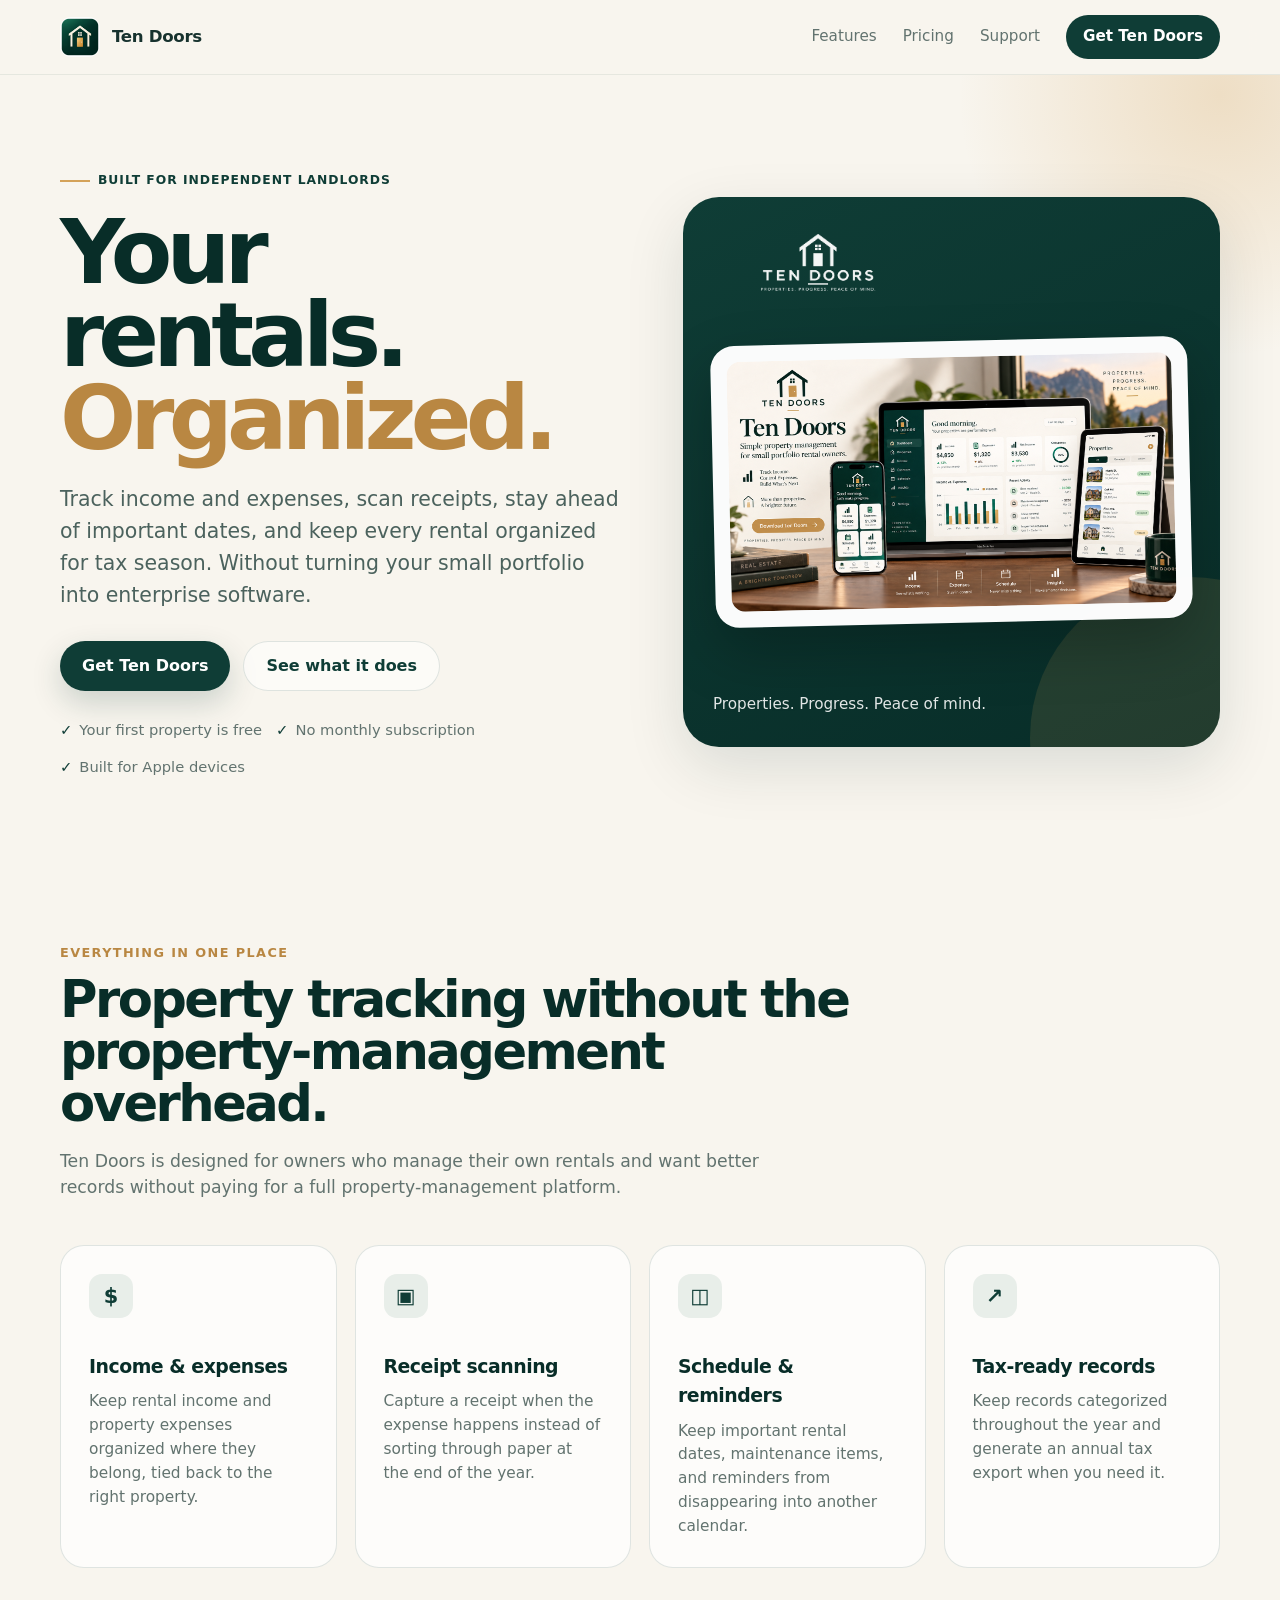
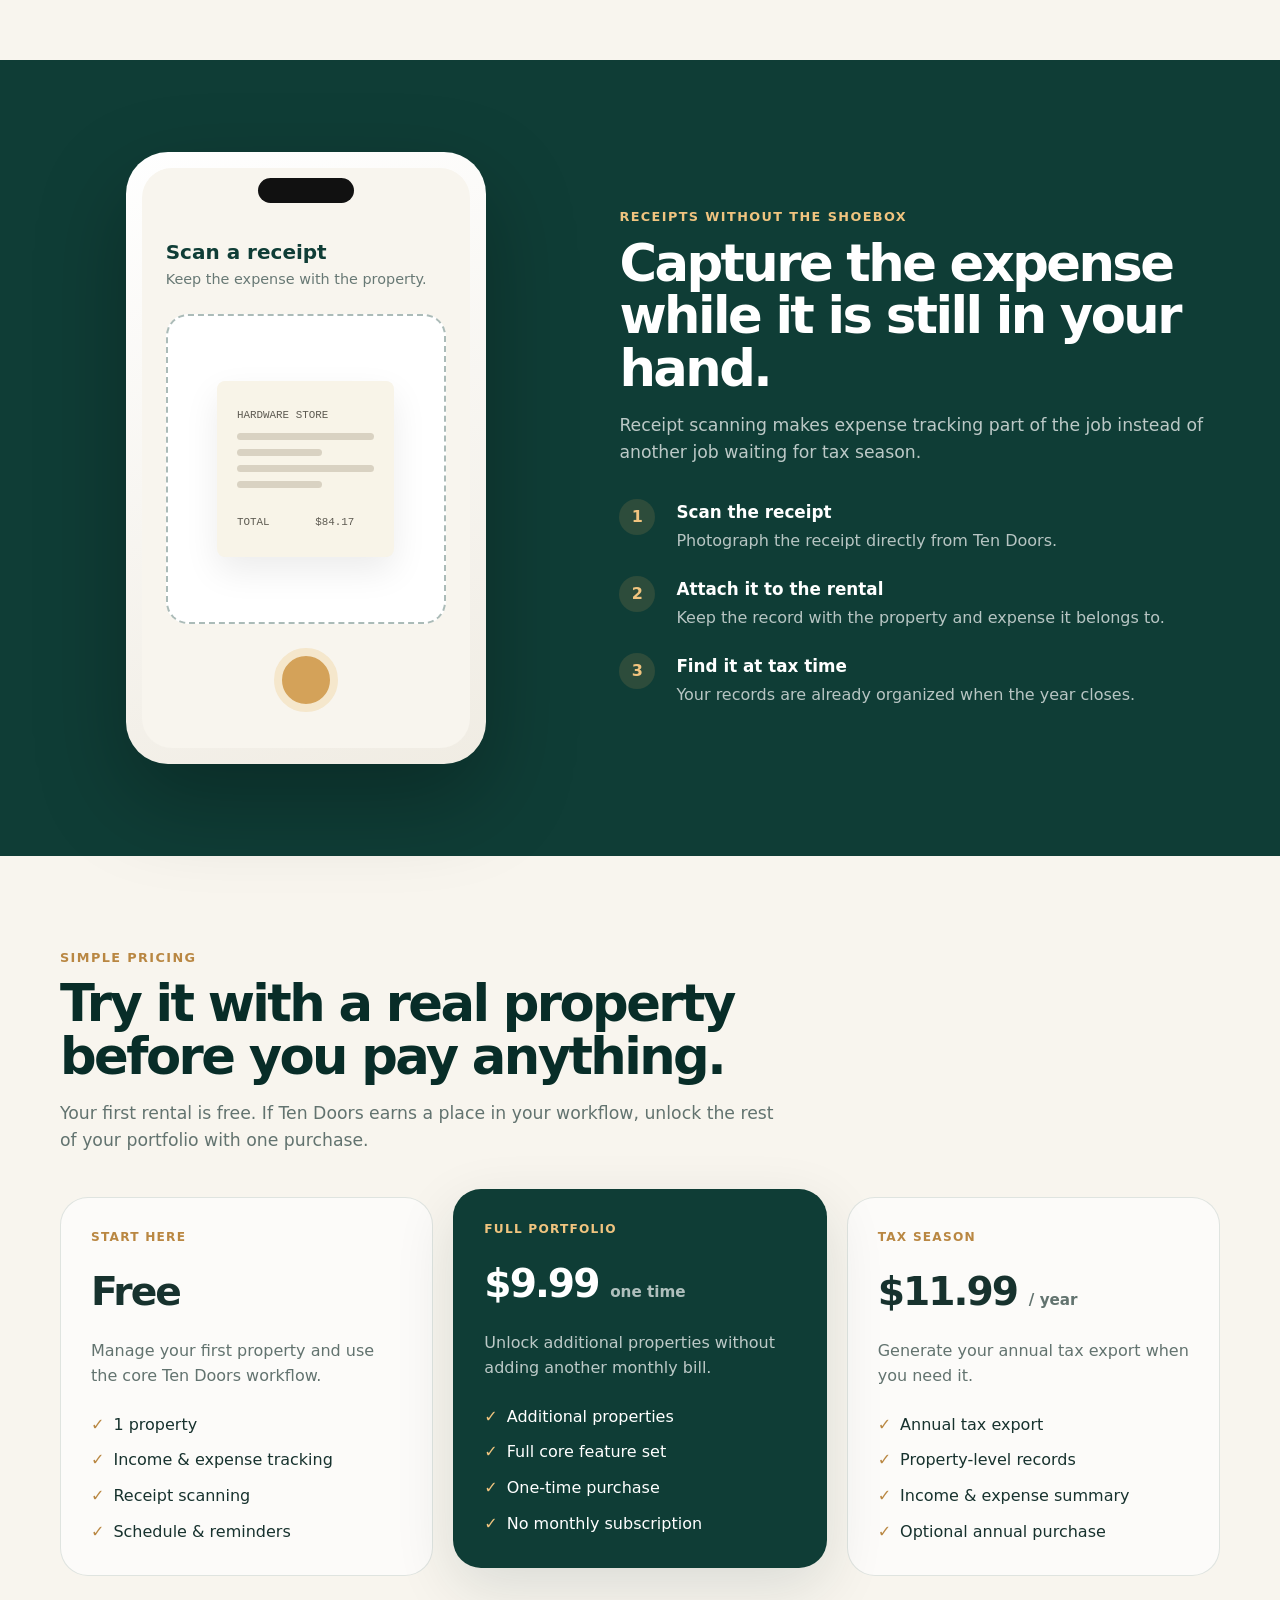
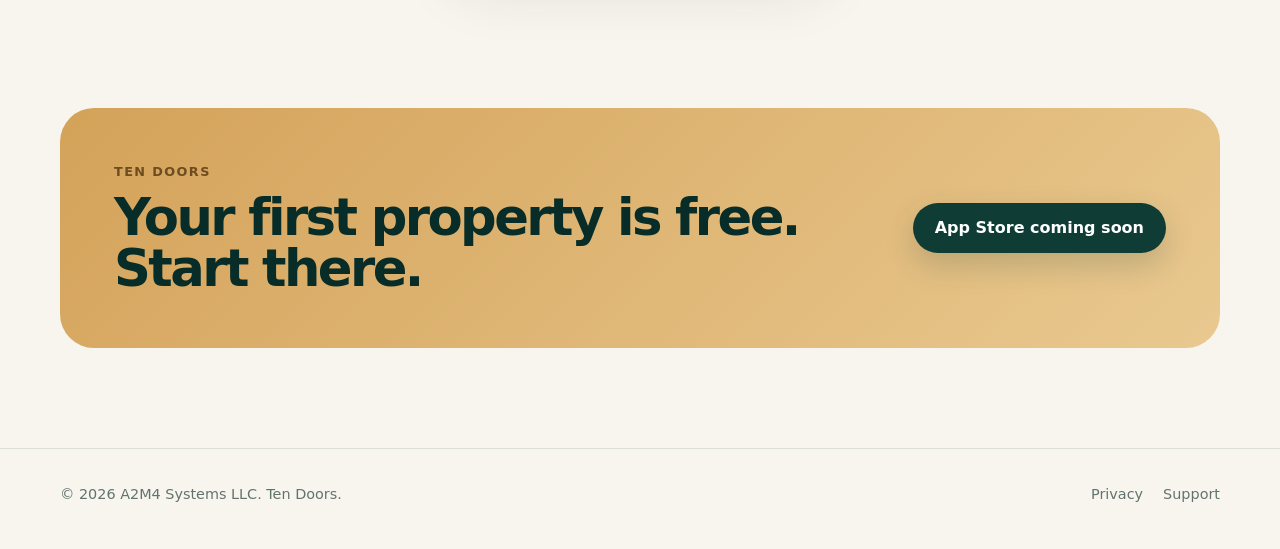
==== index.html @ 802888c3 "feat: init build." ====
<!doctype html>
<html lang="en">
<head>
  <meta charset="utf-8">
  <meta name="viewport" content="width=device-width, initial-scale=1">
  <title>Ten Doors | Rental tracking for independent landlords</title>
  <meta name="description" content="Ten Doors helps independent landlords track rental income, expenses, receipts, schedules and tax records without another monthly subscription.">
  <meta name="theme-color" content="#0f3d36">
  <meta property="og:title" content="Ten Doors">
  <meta property="og:description" content="Rental tracking for independent landlords. Your first property is free.">
  <meta property="og:image" content="/assets/img/product-preview.png">
  <link rel="icon" href="/assets/img/app-icon.png">
  <link rel="apple-touch-icon" href="/assets/img/app-icon.png">
  <link rel="stylesheet" href="/assets/css/style.css">
</head>
<body>
<header class="site-header">
  <div class="container nav">
    <a class="brand" href="/"><img src="/assets/img/app-icon.png" alt="Ten Doors app icon"><span>Ten Doors</span></a>
    <nav class="nav-links" aria-label="Main navigation">
      <a href="#features">Features</a>
      <a href="#pricing">Pricing</a>
      <a href="/support/">Support</a>
      <a class="nav-cta" href="#download">Get Ten Doors</a>
    </nav>
  </div>
</header>

<main>
  <section class="hero">
    <div class="container hero-grid">
      <div>
        <div class="eyebrow">Built for independent landlords</div>
        <h1>Your rentals. <span>Organized.</span></h1>
        <p class="hero-copy">Track income and expenses, scan receipts, stay ahead of important dates, and keep every rental organized for tax season. Without turning your small portfolio into enterprise software.</p>
        <div class="hero-actions">
          <a class="button button-primary" href="#download">Get Ten Doors</a>
          <a class="button button-secondary" href="#features">See what it does</a>
        </div>
        <div class="microcopy"><span>Your first property is free</span><span>No monthly subscription</span><span>Built for Apple devices</span></div>
      </div>
      <div class="hero-card" aria-label="Ten Doors product preview">
        <img class="hero-logo" src="/assets/img/ten-doors-logo.png" alt="Ten Doors logo">
        <div class="hero-product"><img src="/assets/img/product-preview.png" alt="Ten Doors product dashboard shown across Apple devices"></div>
        <div class="hero-note">Properties. Progress. Peace of mind.</div>
      </div>
    </div>
  </section>

  <section class="section" id="features">
    <div class="container">
      <div class="section-kicker">Everything in one place</div>
      <h2 class="section-title">Property tracking without the property-management overhead.</h2>
      <p class="section-lede">Ten Doors is designed for owners who manage their own rentals and want better records without paying for a full property-management platform.</p>
      <div class="features">
        <article class="feature-card"><div class="feature-icon">$</div><h3>Income & expenses</h3><p>Keep rental income and property expenses organized where they belong, tied back to the right property.</p></article>
        <article class="feature-card"><div class="feature-icon">▣</div><h3>Receipt scanning</h3><p>Capture a receipt when the expense happens instead of sorting through paper at the end of the year.</p></article>
        <article class="feature-card"><div class="feature-icon">◫</div><h3>Schedule & reminders</h3><p>Keep important rental dates, maintenance items, and reminders from disappearing into another calendar.</p></article>
        <article class="feature-card"><div class="feature-icon">↗</div><h3>Tax-ready records</h3><p>Keep records categorized throughout the year and generate an annual tax export when you need it.</p></article>
      </div>
    </div>
  </section>

  <section class="section receipts">
    <div class="container receipt-grid">
      <div class="receipt-phone" aria-hidden="true">
        <div class="receipt-screen">
          <div class="phone-pill"></div>
          <strong style="font-size:1.25rem;color:#0f3d36">Scan a receipt</strong>
          <span style="color:#687975;font-size:.9rem">Keep the expense with the property.</span>
          <div class="scan-frame">
            <div class="receipt-paper">
              HARDWARE STORE
              <div class="receipt-line"></div><div class="receipt-line short"></div><div class="receipt-line"></div><div class="receipt-line short"></div><br>
              TOTAL&nbsp;&nbsp;&nbsp;&nbsp;&nbsp;&nbsp; $84.17
            </div>
          </div>
          <div class="scan-button"></div>
        </div>
      </div>
      <div>
        <div class="section-kicker" style="color:#f0c47f">Receipts without the shoebox</div>
        <h2 class="section-title">Capture the expense while it is still in your hand.</h2>
        <p class="section-lede">Receipt scanning makes expense tracking part of the job instead of another job waiting for tax season.</p>
        <div class="bullets">
          <div class="bullet"><div class="bullet-num">1</div><div><h3>Scan the receipt</h3><p>Photograph the receipt directly from Ten Doors.</p></div></div>
          <div class="bullet"><div class="bullet-num">2</div><div><h3>Attach it to the rental</h3><p>Keep the record with the property and expense it belongs to.</p></div></div>
          <div class="bullet"><div class="bullet-num">3</div><div><h3>Find it at tax time</h3><p>Your records are already organized when the year closes.</p></div></div>
        </div>
      </div>
    </div>
  </section>

  <section class="section" id="pricing">
    <div class="container">
      <div class="section-kicker">Simple pricing</div>
      <h2 class="section-title">Try it with a real property before you pay anything.</h2>
      <p class="section-lede">Your first rental is free. If Ten Doors earns a place in your workflow, unlock the rest of your portfolio with one purchase.</p>
      <div class="pricing-grid">
        <article class="price-card">
          <div class="label">Start here</div>
          <div class="price">Free</div>
          <p>Manage your first property and use the core Ten Doors workflow.</p>
          <ul class="price-list"><li>1 property</li><li>Income & expense tracking</li><li>Receipt scanning</li><li>Schedule & reminders</li></ul>
        </article>
        <article class="price-card featured">
          <div class="label">Full portfolio</div>
          <div class="price">$9.99 <small>one time</small></div>
          <p>Unlock additional properties without adding another monthly bill.</p>
          <ul class="price-list"><li>Additional properties</li><li>Full core feature set</li><li>One-time purchase</li><li>No monthly subscription</li></ul>
        </article>
        <article class="price-card">
          <div class="label">Tax season</div>
          <div class="price">$11.99 <small>/ year</small></div>
          <p>Generate your annual tax export when you need it.</p>
          <ul class="price-list"><li>Annual tax export</li><li>Property-level records</li><li>Income & expense summary</li><li>Optional annual purchase</li></ul>
        </article>
      </div>
    </div>
  </section>

  <section class="cta-band" id="download">
    <div class="container">
      <div class="cta-inner">
        <div>
          <div class="section-kicker" style="color:#6d4c1f">Ten Doors</div>
          <h2>Your first property is free. Start there.</h2>
        </div>
        <span class="button button-primary" aria-disabled="true" title="App Store link coming soon">App Store coming soon</span>
      </div>
    </div>
  </section>
</main>

<footer class="site-footer">
  <div class="container footer-inner">
    <div>© 2026 A2M4 Systems LLC. Ten Doors.</div>
    <div class="footer-links"><a href="/privacy/">Privacy</a><a href="/support/">Support</a></div>
  </div>
</footer>
</body>
</html>
---- assets/css/style.css ----
:root {
  --evergreen: #0f3d36;
  --evergreen-2: #15574c;
  --evergreen-3: #082d28;
  --gold: #d4a259;
  --gold-dark: #b98742;
  --cream: #f8f5ee;
  --cream-2: #efe9dc;
  --ink: #17322e;
  --muted: #62736f;
  --white: #ffffff;
  --line: rgba(15, 61, 54, .12);
  --shadow: 0 20px 60px rgba(9, 45, 40, .12);
  --radius: 24px;
  --max: 1160px;
}

* { box-sizing: border-box; }
html { scroll-behavior: smooth; }
body {
  margin: 0;
  color: var(--ink);
  background: var(--cream);
  font-family: -apple-system, BlinkMacSystemFont, "SF Pro Display", "SF Pro Text", Inter, system-ui, sans-serif;
  line-height: 1.55;
  -webkit-font-smoothing: antialiased;
}
a { color: inherit; text-decoration: none; }
img { display: block; max-width: 100%; }
.container { width: min(var(--max), calc(100% - 40px)); margin-inline: auto; }

.site-header {
  position: sticky;
  top: 0;
  z-index: 30;
  backdrop-filter: blur(18px);
  -webkit-backdrop-filter: blur(18px);
  background: rgba(248,245,238,.86);
  border-bottom: 1px solid rgba(15,61,54,.08);
}
.nav {
  min-height: 74px;
  display: flex;
  align-items: center;
  justify-content: space-between;
  gap: 24px;
}
.brand { display: flex; align-items: center; gap: 12px; font-weight: 760; letter-spacing: -.02em; }
.brand img { width: 40px; height: 40px; border-radius: 11px; object-fit: cover; }
.brand span { font-size: 1.04rem; }
.nav-links { display: flex; align-items: center; gap: 26px; color: var(--muted); font-size: .95rem; }
.nav-links a:hover { color: var(--evergreen); }
.nav-cta { color: var(--white) !important; background: var(--evergreen); padding: 10px 17px; border-radius: 999px; font-weight: 650; }

.hero {
  position: relative;
  overflow: hidden;
  padding: 90px 0 72px;
}
.hero::before {
  content: "";
  position: absolute;
  width: 560px;
  height: 560px;
  border-radius: 50%;
  right: -220px;
  top: -260px;
  background: radial-gradient(circle, rgba(212,162,89,.28), rgba(212,162,89,0) 66%);
  pointer-events: none;
}
.hero-grid { display: grid; grid-template-columns: 1.02fr .98fr; gap: 64px; align-items: center; }
.eyebrow {
  display: inline-flex;
  gap: 8px;
  align-items: center;
  color: var(--evergreen);
  font-weight: 700;
  letter-spacing: .08em;
  text-transform: uppercase;
  font-size: .77rem;
  margin-bottom: 20px;
}
.eyebrow::before { content: ""; width: 30px; height: 2px; background: var(--gold); }
h1 { font-size: clamp(3.3rem, 7vw, 6.4rem); line-height: .93; letter-spacing: -.065em; margin: 0 0 24px; color: var(--evergreen-3); max-width: 760px; }
.hero h1 span { color: var(--gold-dark); }
.hero-copy { font-size: clamp(1.08rem, 1.8vw, 1.28rem); max-width: 650px; color: #4b625d; margin: 0 0 30px; }
.hero-actions { display: flex; flex-wrap: wrap; gap: 13px; align-items: center; margin-bottom: 28px; }
.button {
  display: inline-flex;
  align-items: center;
  justify-content: center;
  min-height: 50px;
  padding: 0 22px;
  border-radius: 999px;
  font-weight: 720;
  transition: transform .16s ease, background .16s ease;
}
.button:hover { transform: translateY(-1px); }
.button-primary { background: var(--evergreen); color: var(--white); box-shadow: 0 12px 30px rgba(15,61,54,.19); }
.button-secondary { border: 1px solid var(--line); background: rgba(255,255,255,.55); color: var(--evergreen); }
.microcopy { color: var(--muted); font-size: .92rem; display: flex; gap: 14px; flex-wrap: wrap; }
.microcopy span { display: inline-flex; gap: 7px; align-items: center; }
.microcopy span::before { content: "✓"; color: var(--evergreen); font-weight: 800; }

.hero-card {
  position: relative;
  border-radius: 36px;
  background: linear-gradient(155deg, var(--evergreen), var(--evergreen-3));
  padding: 30px;
  min-height: 550px;
  box-shadow: var(--shadow);
  display: flex;
  flex-direction: column;
  justify-content: space-between;
  overflow: hidden;
}
.hero-card::after {
  content: "";
  position: absolute;
  width: 320px;
  height: 320px;
  border-radius: 50%;
  right: -130px;
  bottom: -150px;
  background: rgba(212,162,89,.13);
}
.hero-logo { width: 210px; filter: brightness(0) invert(1); opacity: .96; }
.hero-product {
  position: relative;
  z-index: 2;
  background: rgba(255,255,255,.98);
  border-radius: 24px;
  padding: 16px;
  box-shadow: 0 24px 60px rgba(0,0,0,.24);
  transform: rotate(-1.3deg);
}
.hero-product img { border-radius: 14px; }
.hero-note { position: relative; z-index: 2; color: rgba(255,255,255,.88); margin-top: 26px; max-width: 380px; font-size: .95rem; }

.section { padding: 92px 0; }
.section-kicker { color: var(--gold-dark); font-weight: 760; font-size: .8rem; letter-spacing: .11em; text-transform: uppercase; margin-bottom: 10px; }
.section-title { font-size: clamp(2.2rem, 4vw, 4rem); line-height: 1.02; letter-spacing: -.05em; color: var(--evergreen-3); margin: 0; max-width: 820px; }
.section-lede { margin: 18px 0 0; max-width: 720px; color: var(--muted); font-size: 1.08rem; }

.features { display: grid; grid-template-columns: repeat(4, 1fr); gap: 18px; margin-top: 44px; }
.feature-card { background: rgba(255,255,255,.68); border: 1px solid var(--line); border-radius: var(--radius); padding: 28px; min-height: 245px; }
.feature-icon { width: 44px; height: 44px; border-radius: 13px; display: grid; place-items: center; color: var(--evergreen); background: #e8eee9; margin-bottom: 34px; font-size: 1.3rem; font-weight: 800; }
.feature-card h3 { margin: 0 0 9px; color: var(--evergreen-3); font-size: 1.18rem; letter-spacing: -.025em; }
.feature-card p { margin: 0; color: var(--muted); font-size: .96rem; }

.receipts { background: var(--evergreen); color: var(--white); }
.receipts .section-title { color: var(--white); }
.receipts .section-lede { color: rgba(255,255,255,.72); }
.receipt-grid { display: grid; grid-template-columns: .9fr 1.1fr; gap: 68px; align-items: center; }
.receipt-phone {
  background: linear-gradient(160deg, #fff, #f0ece3);
  border-radius: 42px;
  padding: 16px;
  width: min(360px, 86%);
  margin: auto;
  box-shadow: 0 35px 90px rgba(0,0,0,.28);
}
.receipt-screen { border-radius: 30px; min-height: 580px; padding: 28px 24px; background: var(--cream); color: var(--ink); display: flex; flex-direction: column; }
.phone-pill { width: 96px; height: 25px; background: #111; border-radius: 999px; margin: -18px auto 34px; }
.scan-frame { margin: 24px 0; flex: 1; border-radius: 22px; border: 2px dashed rgba(15,61,54,.35); display: grid; place-items: center; padding: 18px; background: white; }
.receipt-paper { width: 74%; background: #f8f4e8; border-radius: 8px; box-shadow: 0 14px 35px rgba(0,0,0,.08); padding: 26px 20px; color: #5e5b52; font-family: ui-monospace, SFMono-Regular, Menlo, monospace; font-size: .68rem; }
.receipt-line { height: 7px; background: #d9d2c2; border-radius: 5px; margin: 9px 0; }
.receipt-line.short { width: 62%; }
.scan-button { width: 64px; height: 64px; border-radius: 50%; background: var(--gold); border: 8px solid #f5e7cc; margin: 0 auto 8px; }
.bullets { display: grid; gap: 22px; margin-top: 34px; }
.bullet { display: grid; grid-template-columns: 42px 1fr; gap: 15px; align-items: start; }
.bullet-num { width: 36px; height: 36px; border-radius: 50%; background: rgba(212,162,89,.15); color: #f1c47f; display: grid; place-items: center; font-weight: 800; }
.bullet h3 { margin: 0 0 4px; font-size: 1.05rem; }
.bullet p { margin: 0; color: rgba(255,255,255,.7); }

.pricing-grid { display: grid; grid-template-columns: repeat(3, 1fr); gap: 20px; margin-top: 44px; }
.price-card { border: 1px solid var(--line); border-radius: 28px; padding: 30px; background: rgba(255,255,255,.62); }
.price-card.featured { background: var(--evergreen); color: var(--white); transform: translateY(-8px); box-shadow: var(--shadow); }
.price-card .label { color: var(--gold-dark); font-weight: 760; font-size: .76rem; letter-spacing: .1em; text-transform: uppercase; }
.price-card.featured .label { color: #f0c47f; }
.price { font-size: 2.45rem; font-weight: 810; letter-spacing: -.05em; margin: 15px 0 5px; }
.price small { font-size: .95rem; font-weight: 600; color: var(--muted); letter-spacing: 0; }
.price-card.featured .price small { color: rgba(255,255,255,.67); }
.price-card p { color: var(--muted); }
.price-card.featured p { color: rgba(255,255,255,.72); }
.price-list { list-style: none; padding: 0; margin: 24px 0 0; display: grid; gap: 11px; }
.price-list li::before { content: "✓"; color: var(--gold-dark); margin-right: 9px; font-weight: 900; }
.price-card.featured .price-list li::before { color: #f0c47f; }

.cta-band { padding: 40px 0 100px; }
.cta-inner { background: linear-gradient(135deg, var(--gold), #e9c990); border-radius: 34px; padding: 54px; display: flex; justify-content: space-between; gap: 40px; align-items: center; }
.cta-inner h2 { margin: 0; font-size: clamp(2rem, 4vw, 3.8rem); line-height: 1; letter-spacing: -.05em; color: var(--evergreen-3); max-width: 690px; }

.page-hero { padding: 80px 0 50px; }
.page-hero h1 { font-size: clamp(2.8rem, 6vw, 5.5rem); max-width: 850px; }
.page-hero p { max-width: 760px; color: var(--muted); font-size: 1.08rem; }
.content-shell { width: min(840px, calc(100% - 40px)); margin: 0 auto; padding: 0 0 100px; }
.content-card { background: rgba(255,255,255,.72); border: 1px solid var(--line); border-radius: 28px; padding: clamp(26px, 5vw, 50px); }
.content-card h2 { margin-top: 38px; color: var(--evergreen-3); font-size: 1.35rem; }
.content-card h2:first-child { margin-top: 0; }
.content-card p, .content-card li { color: #4f625e; }
.content-card ul { padding-left: 20px; }
.support-grid { display: grid; grid-template-columns: repeat(2, 1fr); gap: 16px; margin: 26px 0; }
.support-box { border: 1px solid var(--line); background: var(--cream); border-radius: 18px; padding: 22px; }
.support-box strong { display: block; margin-bottom: 5px; color: var(--evergreen); }

.site-footer { border-top: 1px solid var(--line); padding: 34px 0 44px; color: var(--muted); font-size: .9rem; }
.footer-inner { display: flex; justify-content: space-between; gap: 24px; align-items: center; }
.footer-links { display: flex; gap: 20px; }

@media (max-width: 980px) {
  .hero-grid, .receipt-grid { grid-template-columns: 1fr; }
  .hero { padding-top: 66px; }
  .hero-card { min-height: 480px; }
  .features { grid-template-columns: repeat(2, 1fr); }
  .pricing-grid { grid-template-columns: 1fr; }
  .price-card.featured { transform: none; }
  .cta-inner { flex-direction: column; align-items: flex-start; }
}

@media (max-width: 700px) {
  .container { width: min(100% - 28px, var(--max)); }
  .nav-links a:not(.nav-cta) { display: none; }
  .hero { padding: 52px 0 54px; }
  h1 { font-size: clamp(3rem, 16vw, 4.6rem); }
  .hero-card { padding: 20px; min-height: 410px; border-radius: 28px; }
  .hero-logo { width: 160px; }
  .section { padding: 70px 0; }
  .features { grid-template-columns: 1fr; }
  .feature-card { min-height: 0; }
  .receipt-phone { width: min(320px, 100%); }
  .receipt-screen { min-height: 500px; }
  .cta-inner { padding: 34px 26px; }
  .support-grid { grid-template-columns: 1fr; }
  .footer-inner { flex-direction: column; align-items: flex-start; }
}
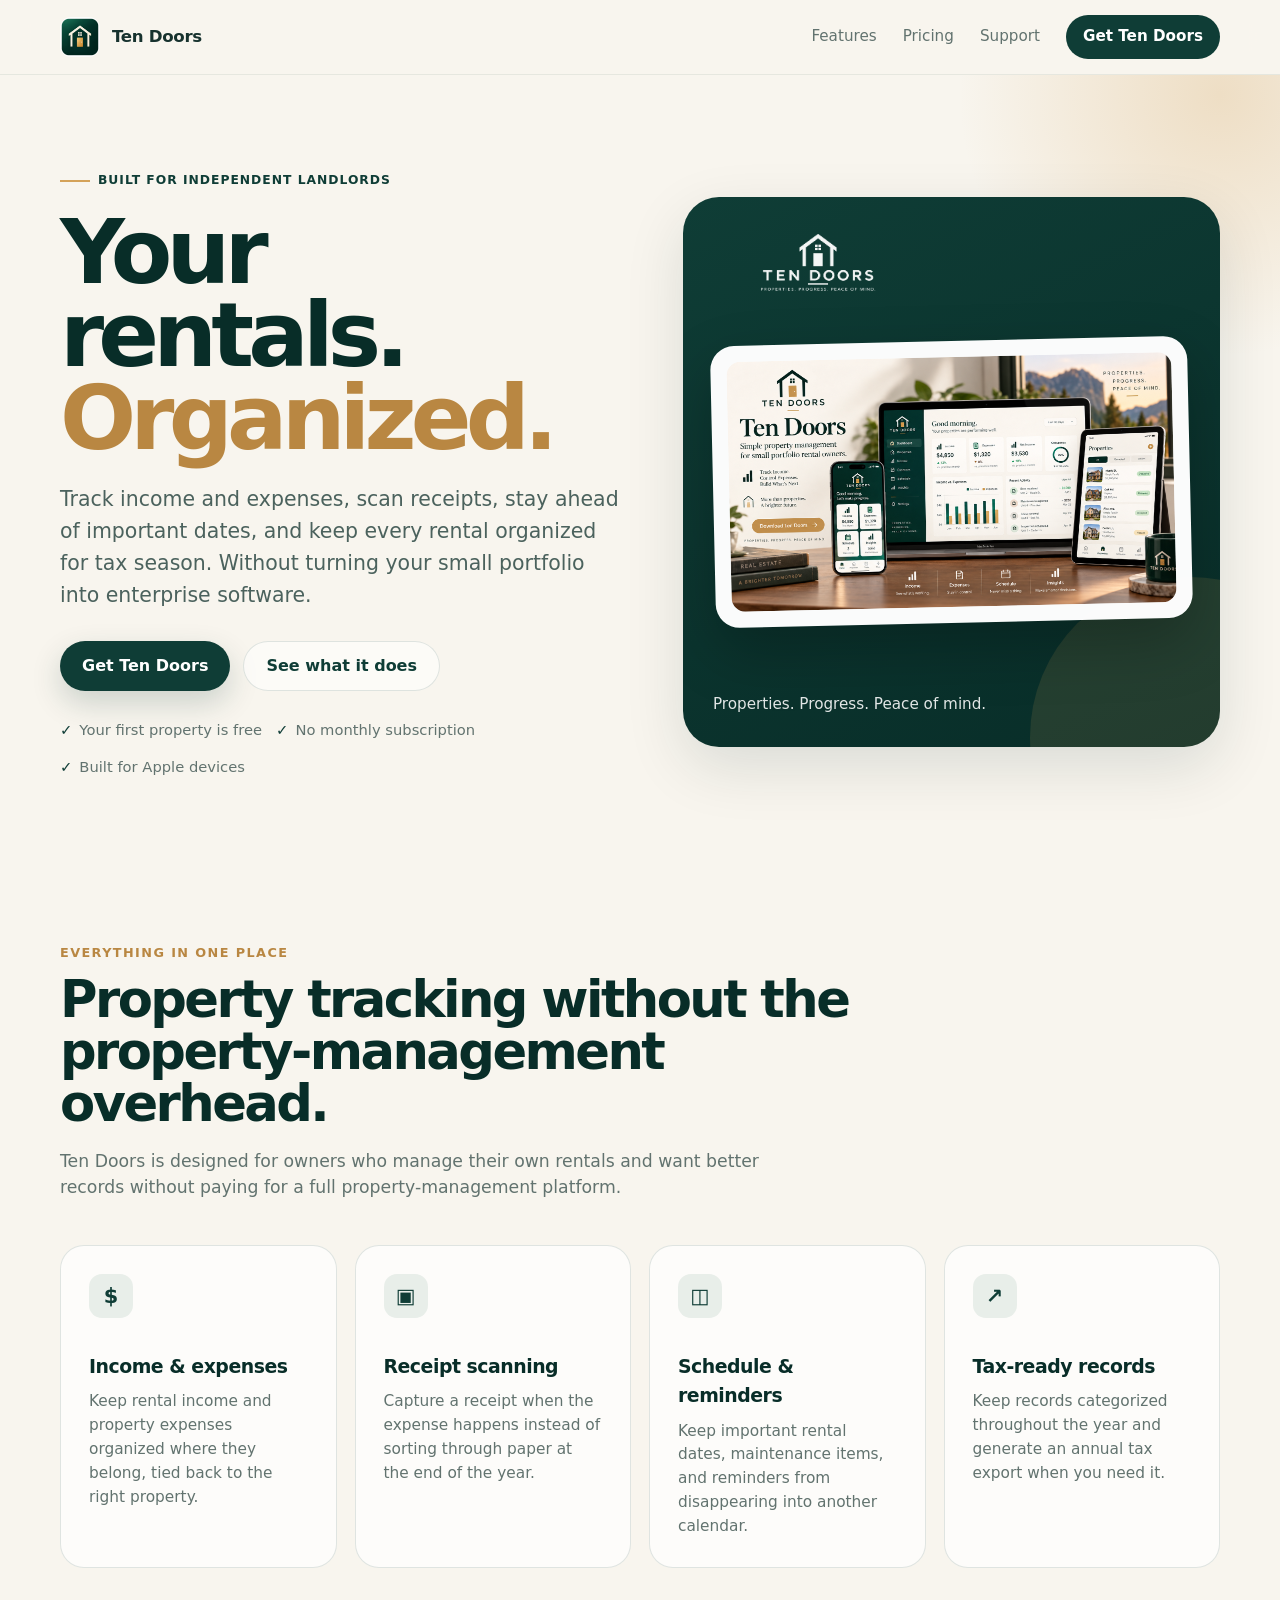
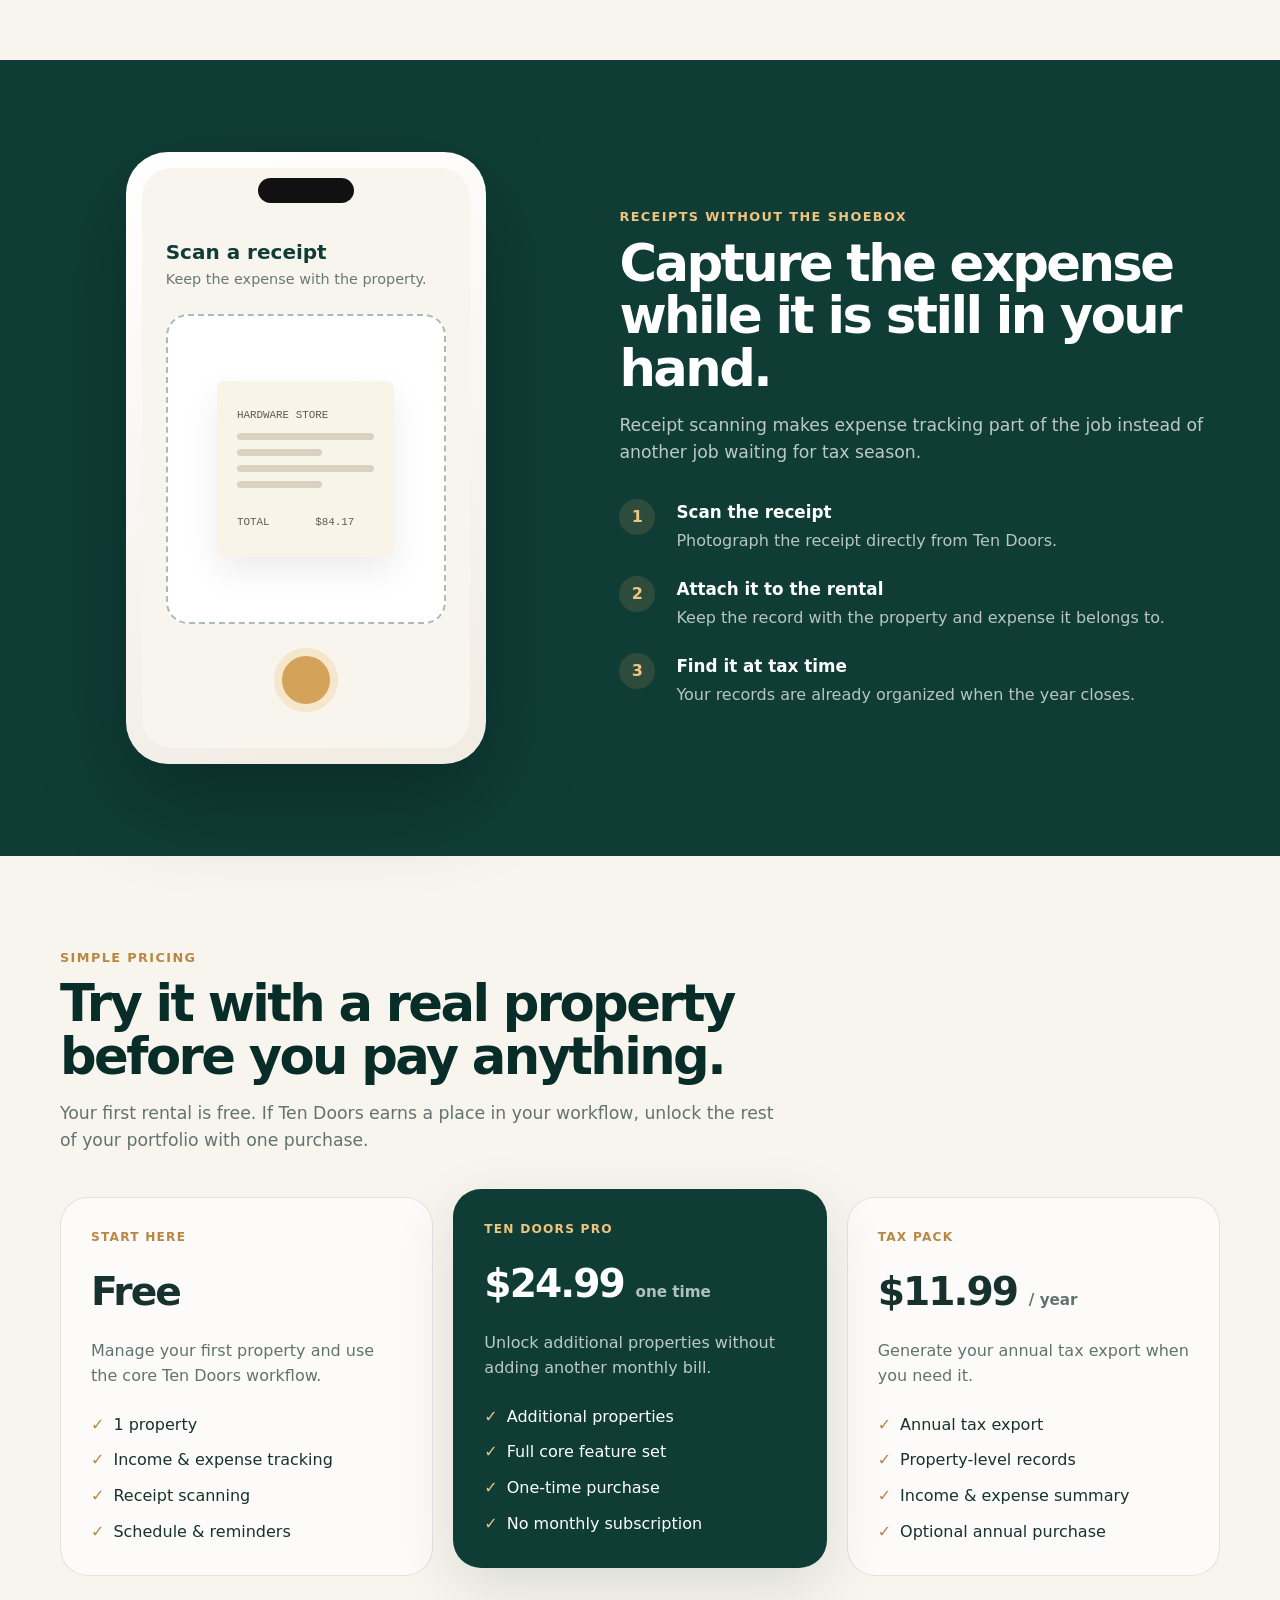
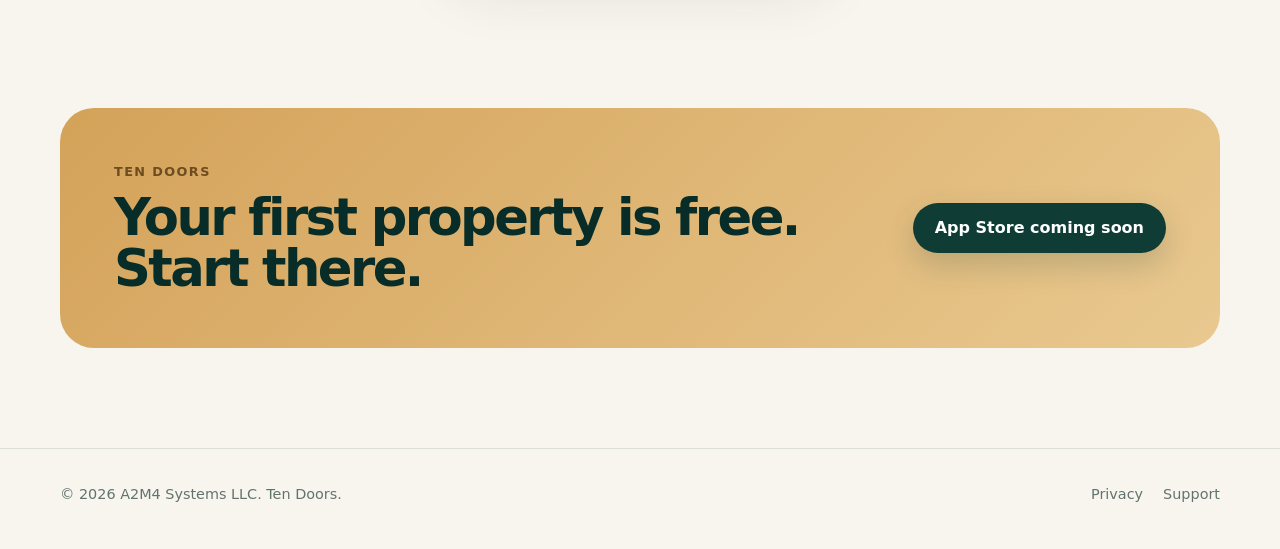
==== commit 37807b58: "feat: update pricing." ====
--- a/index.html
+++ b/index.html
@@ -104,13 +104,13 @@
           <ul class="price-list"><li>1 property</li><li>Income & expense tracking</li><li>Receipt scanning</li><li>Schedule & reminders</li></ul>
         </article>
         <article class="price-card featured">
-          <div class="label">Full portfolio</div>
-          <div class="price">$9.99 <small>one time</small></div>
+          <div class="label">Ten Doors Pro</div>
+          <div class="price">$24.99 <small>one time</small></div>
           <p>Unlock additional properties without adding another monthly bill.</p>
           <ul class="price-list"><li>Additional properties</li><li>Full core feature set</li><li>One-time purchase</li><li>No monthly subscription</li></ul>
         </article>
         <article class="price-card">
-          <div class="label">Tax season</div>
+          <div class="label">Tax Pack</div>
           <div class="price">$11.99 <small>/ year</small></div>
           <p>Generate your annual tax export when you need it.</p>
           <ul class="price-list"><li>Annual tax export</li><li>Property-level records</li><li>Income & expense summary</li><li>Optional annual purchase</li></ul>
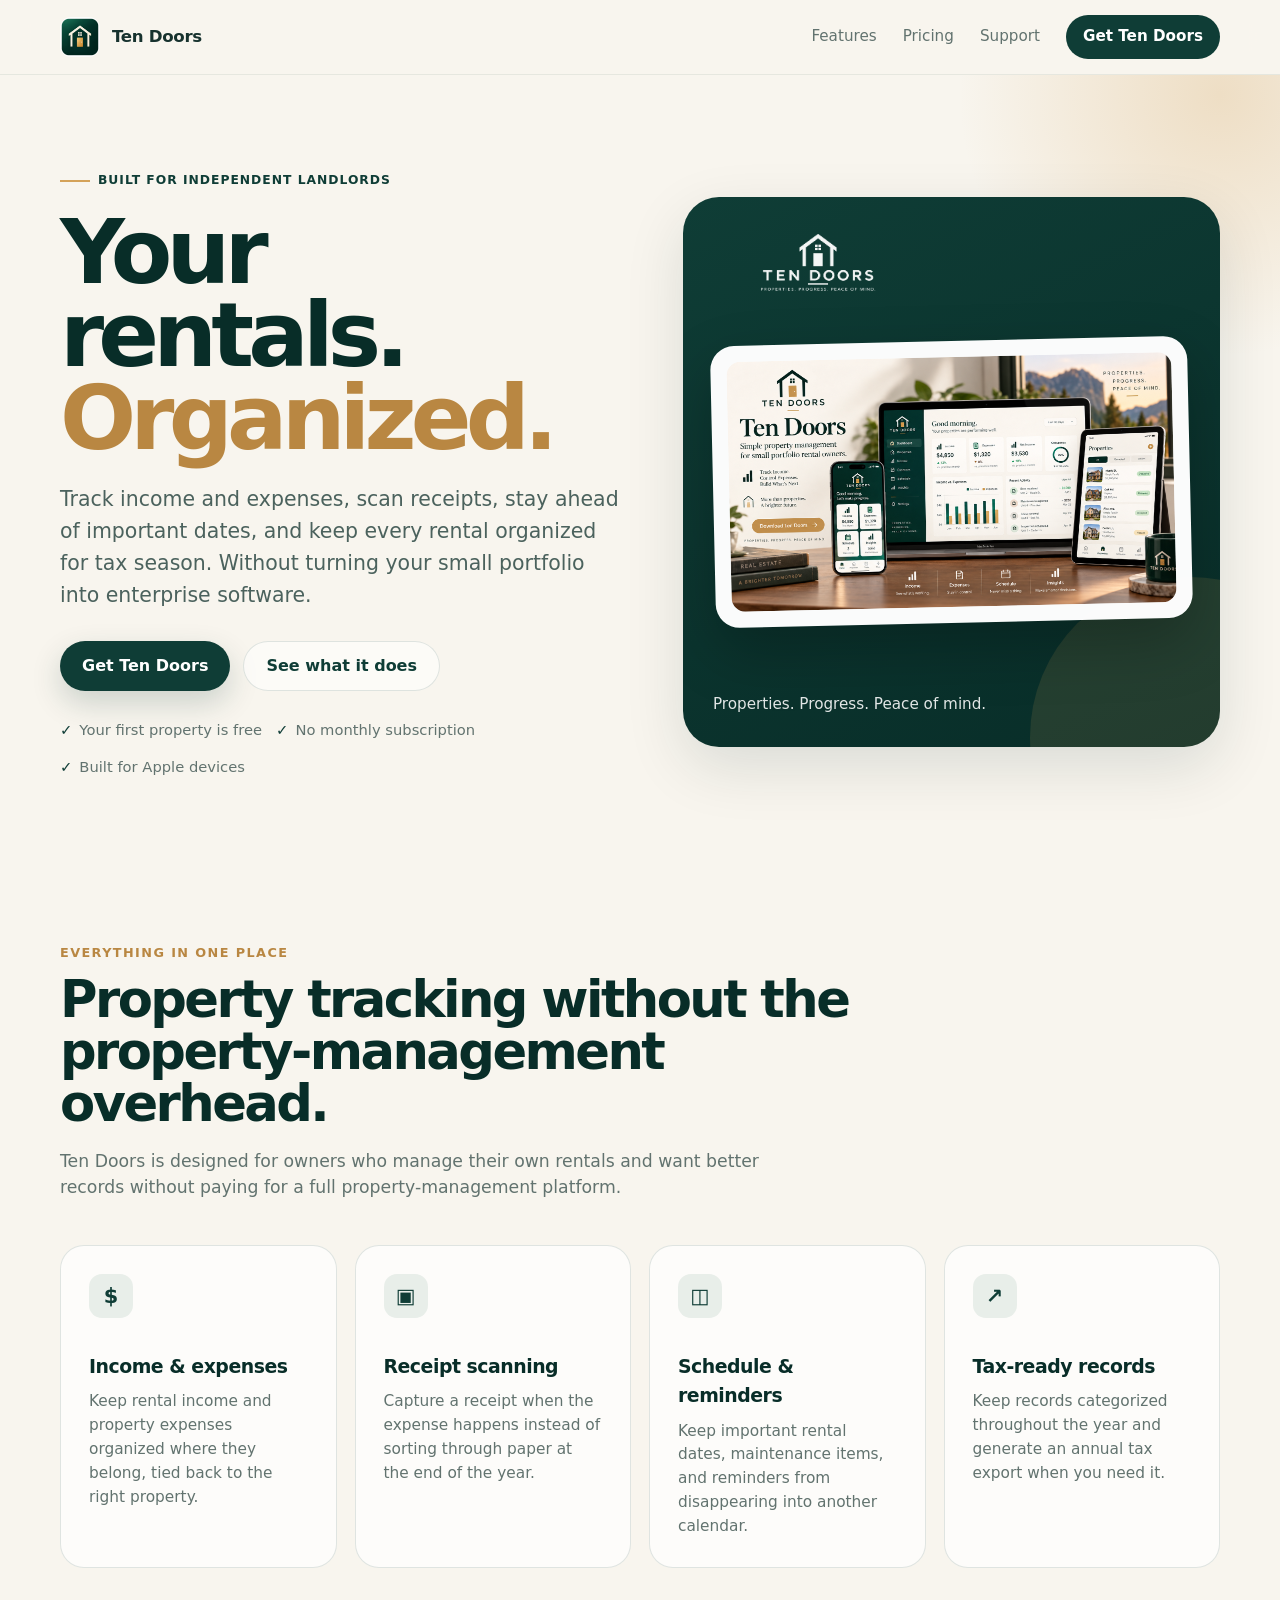
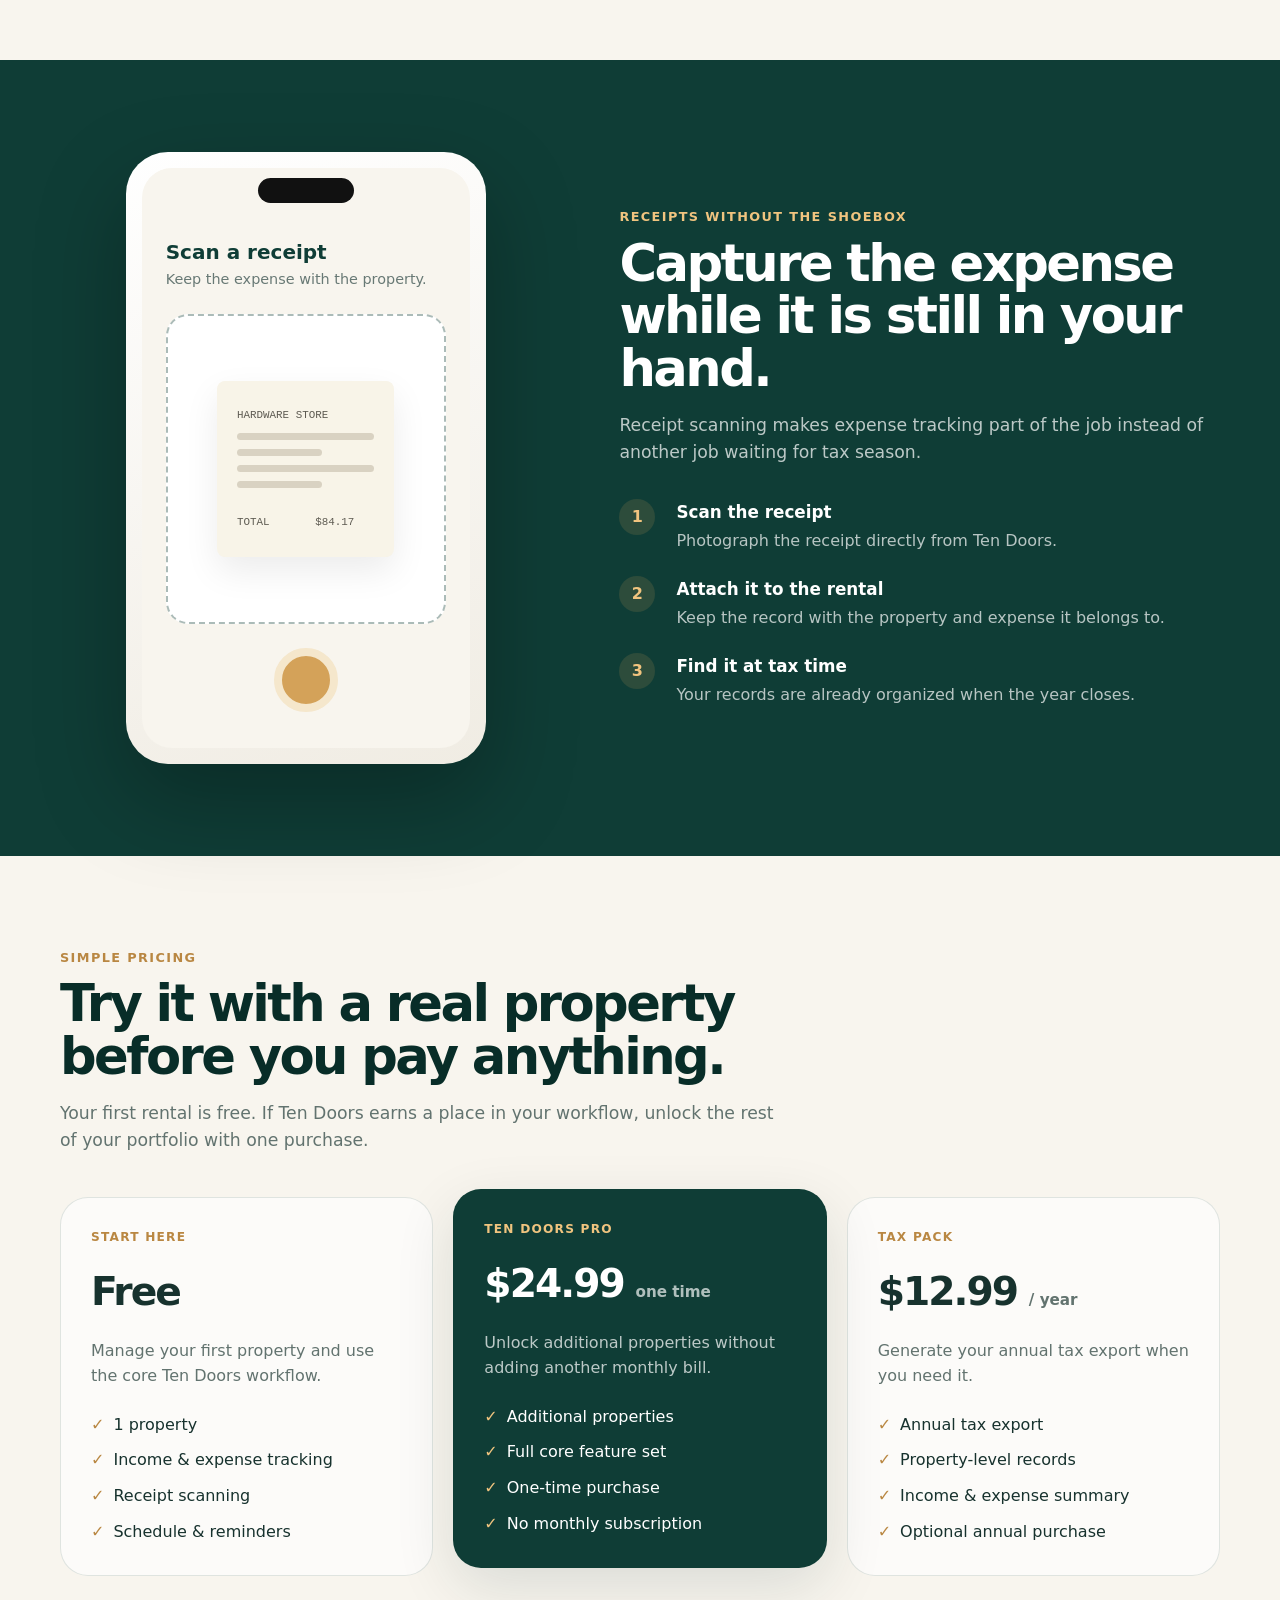
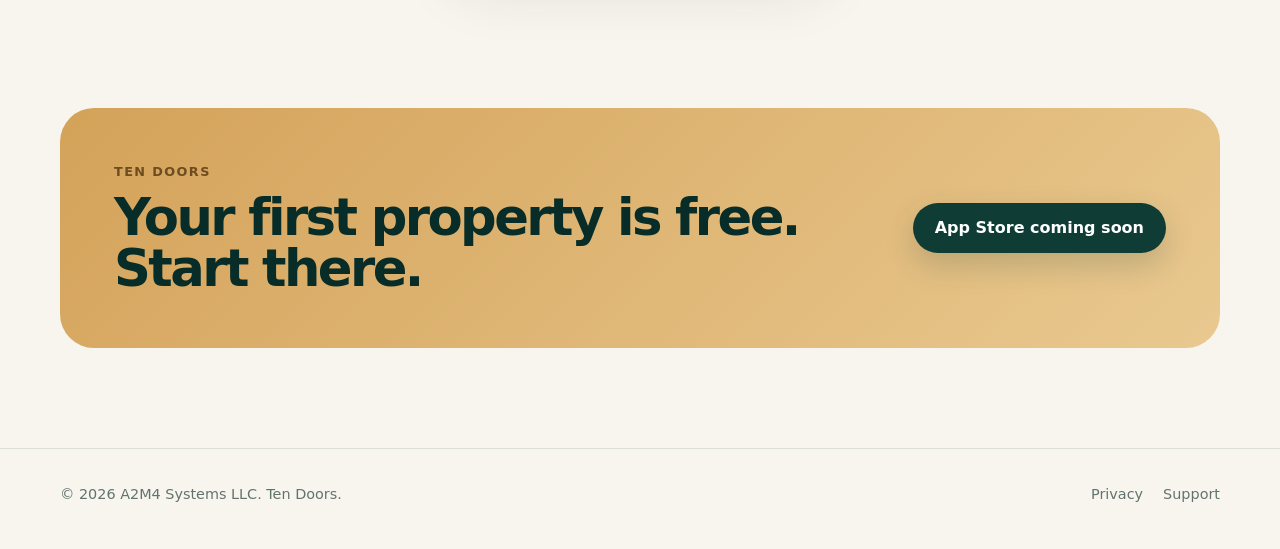
==== commit 5862feeb: "feat: fix tax pack pricing." ====
--- a/index.html
+++ b/index.html
@@ -111,7 +111,7 @@
         </article>
         <article class="price-card">
           <div class="label">Tax Pack</div>
-          <div class="price">$11.99 <small>/ year</small></div>
+          <div class="price">$12.99 <small>/ year</small></div>
           <p>Generate your annual tax export when you need it.</p>
           <ul class="price-list"><li>Annual tax export</li><li>Property-level records</li><li>Income & expense summary</li><li>Optional annual purchase</li></ul>
         </article>
